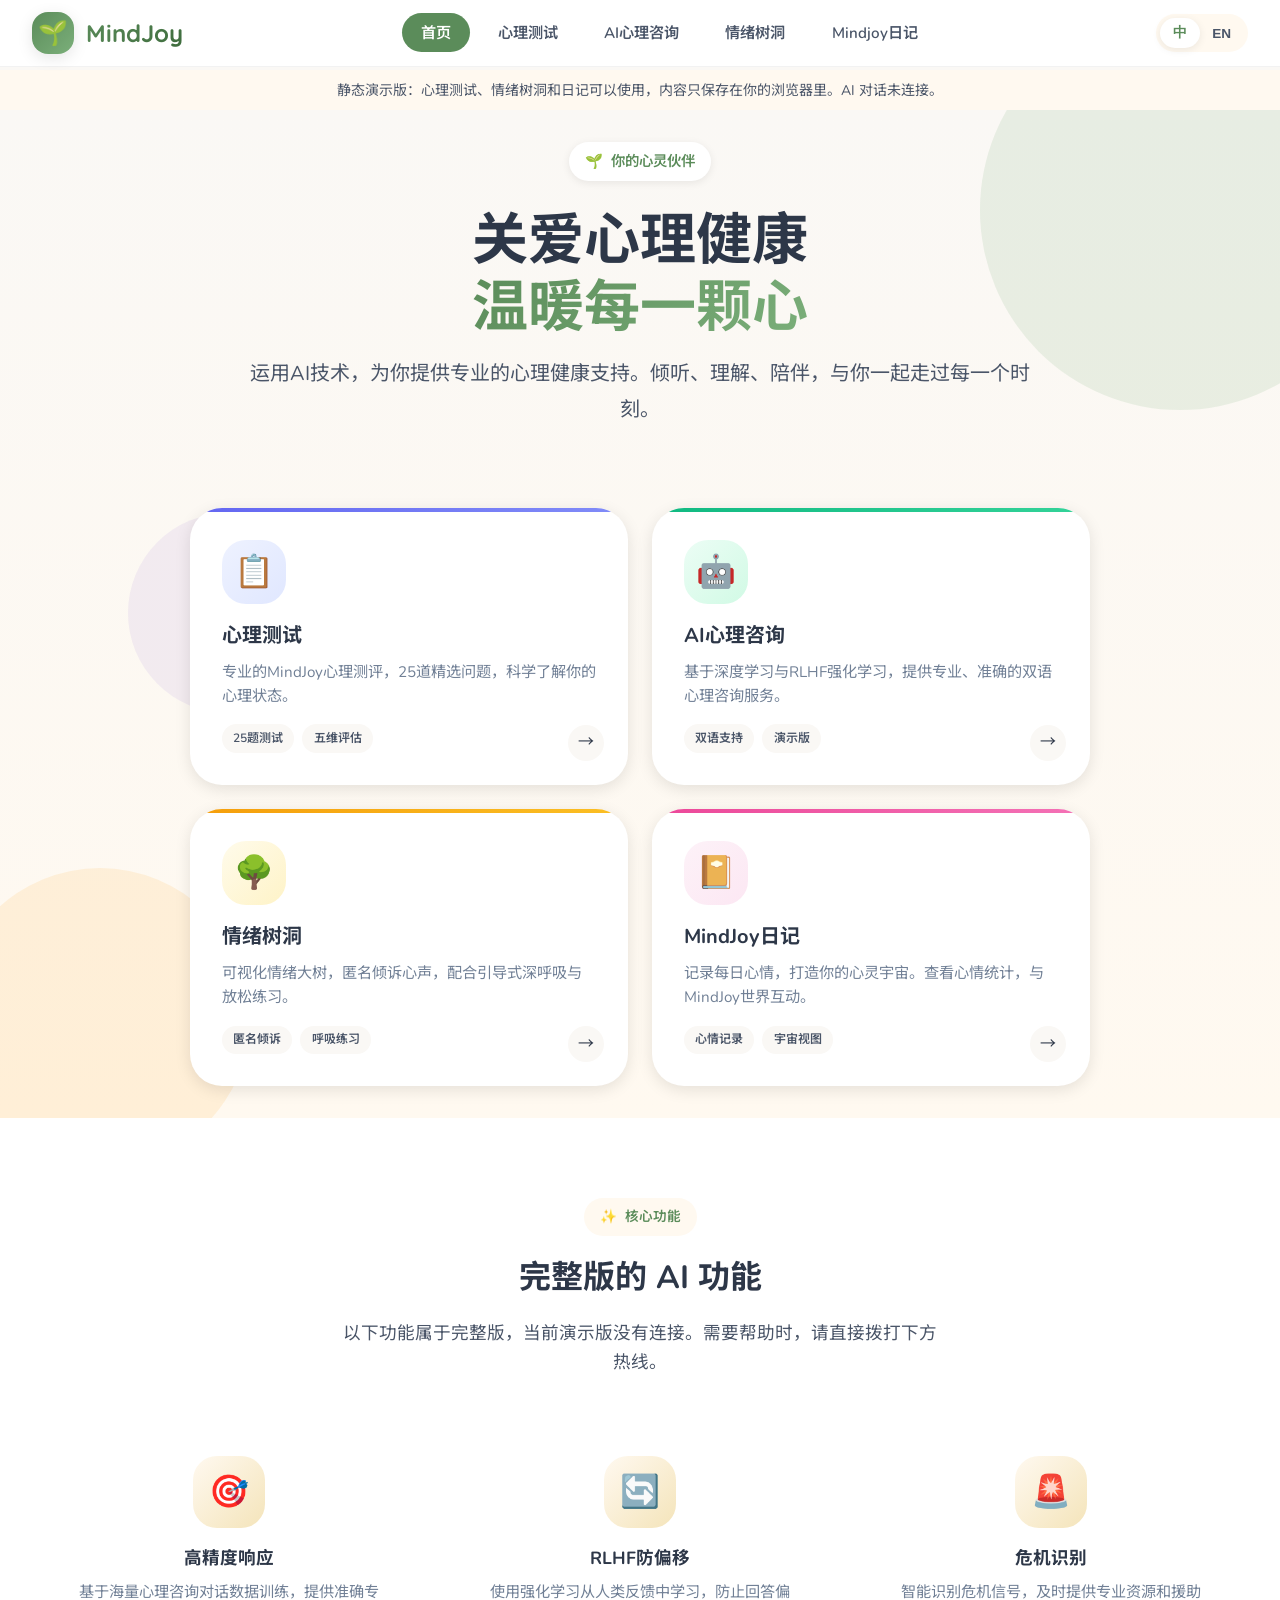
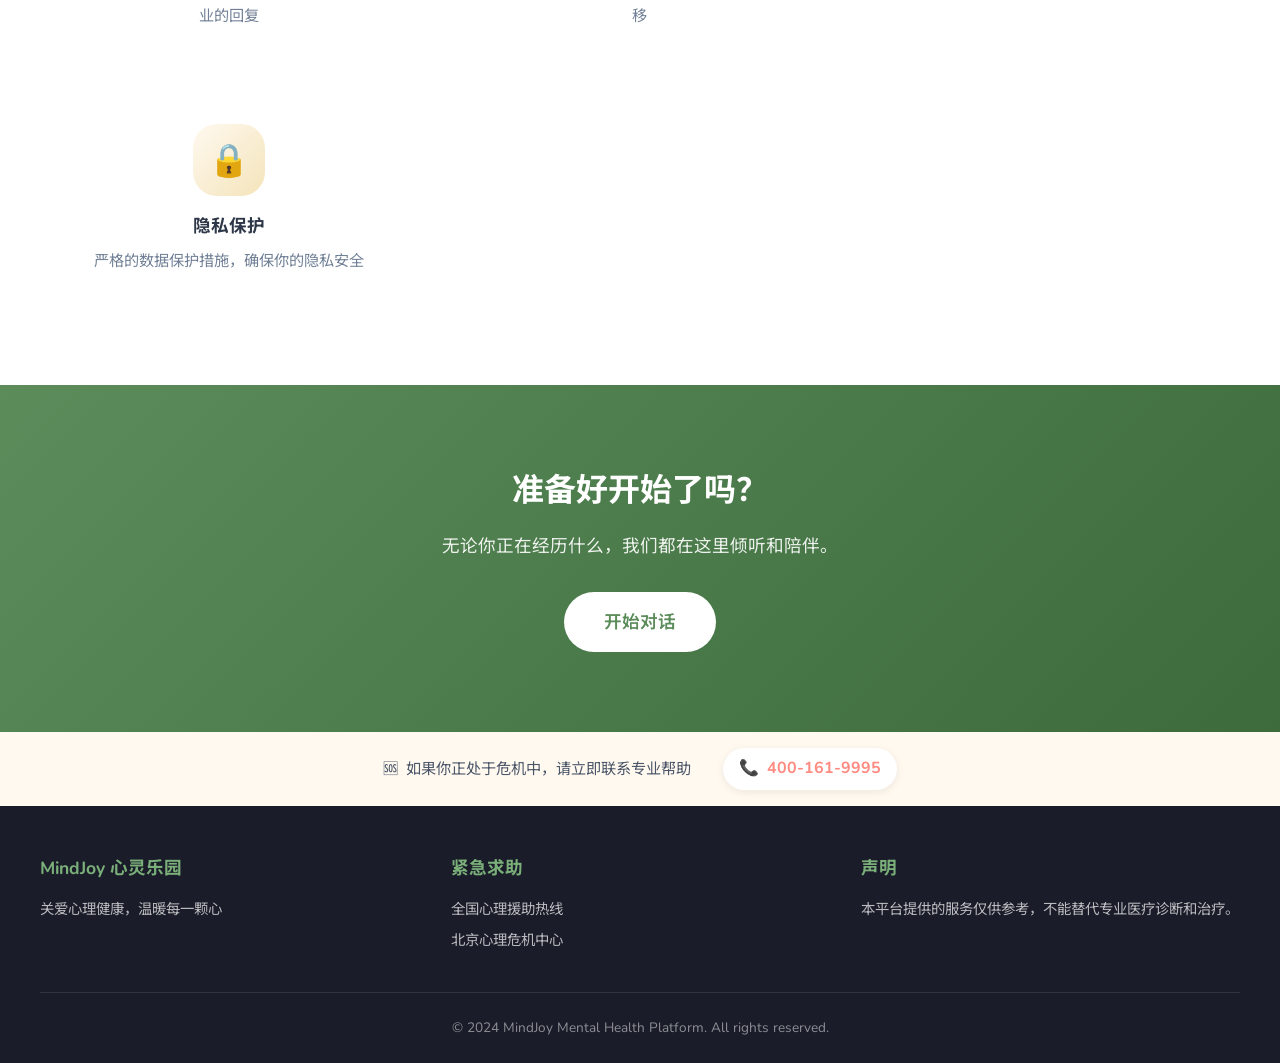
==== index.html @ a6fc311b "Add static MindJoy demo Co-Authored-By: Claude Opus 5.5 <noreply@anthropic.com>" ====
<!DOCTYPE html>
<html lang="zh-CN">
<head>
    <meta charset="UTF-8">
    <script src="static/js/static-demo.js"></script>
    <meta name="viewport" content="width=device-width, initial-scale=1.0">
    <title>首页 | Home - 心理健康平台 | Mental Health Platform</title>
    <link rel="preconnect" href="https://fonts.googleapis.com">
    <link rel="preconnect" href="https://fonts.gstatic.com" crossorigin>
    <link href="https://fonts.googleapis.com/css2?family=Nunito:wght@300;400;500;600;700;800&family=Noto+Sans+SC:wght@300;400;500;700&family=Quicksand:wght@400;500;600;700&display=swap" rel="stylesheet">
    <link rel="stylesheet" href="static/css/style.css">
    
<style>
    .hero-section {
        min-height: calc(100vh - 70px);
        display: flex;
        flex-direction: column;
        justify-content: center;
        align-items: center;
        padding: 2rem;
        background: linear-gradient(180deg, var(--bg-cream) 0%, var(--bg-warm) 100%);
        position: relative;
        overflow: hidden;
    }

    /* 装饰性背景元素 */
    .hero-bg-shapes {
        position: absolute;
        top: 0;
        left: 0;
        right: 0;
        bottom: 0;
        pointer-events: none;
        overflow: hidden;
    }

    .bg-shape {
        position: absolute;
        border-radius: 50%;
        opacity: 0.15;
    }

    .bg-shape-1 {
        width: 400px;
        height: 400px;
        background: var(--primary-light);
        top: -100px;
        right: -100px;
        animation: float 8s ease-in-out infinite;
    }

    .bg-shape-2 {
        width: 300px;
        height: 300px;
        background: var(--accent-warm);
        bottom: -50px;
        left: -50px;
        animation: float 10s ease-in-out infinite reverse;
    }

    .bg-shape-3 {
        width: 200px;
        height: 200px;
        background: var(--accent-lavender);
        top: 40%;
        left: 10%;
        animation: float 6s ease-in-out infinite 2s;
    }

    .hero-content {
        text-align: center;
        max-width: 800px;
        z-index: 1;
        margin-bottom: 3rem;
    }

    .hero-badge {
        display: inline-flex;
        align-items: center;
        gap: 0.5rem;
        background: white;
        padding: 0.5rem 1rem;
        border-radius: var(--radius-full);
        font-size: 0.9rem;
        color: var(--primary);
        font-weight: 600;
        box-shadow: var(--shadow-sm);
        margin-bottom: 1.5rem;
    }

    .hero-title {
        font-family: 'Quicksand', 'Noto Sans SC', sans-serif;
        font-size: 3.5rem;
        font-weight: 700;
        line-height: 1.2;
        margin-bottom: 1rem;
        color: var(--text-dark);
    }

    .hero-title .highlight {
        background: linear-gradient(135deg, var(--primary) 0%, var(--primary-light) 100%);
        -webkit-background-clip: text;
        -webkit-text-fill-color: transparent;
        background-clip: text;
    }

    .hero-subtitle {
        font-size: 1.25rem;
        color: var(--text-medium);
        margin-bottom: 2rem;
        line-height: 1.8;
    }

    /* 知识星球风格的模块卡片 */
    .modules-container {
        display: grid;
        grid-template-columns: repeat(2, 1fr);
        gap: 1.5rem;
        max-width: 900px;
        width: 100%;
        z-index: 1;
    }

    .module-card {
        background: white;
        border-radius: var(--radius-xl);
        padding: 2rem;
        text-decoration: none;
        color: inherit;
        transition: all 0.4s cubic-bezier(0.175, 0.885, 0.32, 1.275);
        box-shadow: var(--shadow-md);
        position: relative;
        overflow: hidden;
        display: flex;
        flex-direction: column;
        min-height: 220px;
    }

    .module-card::before {
        content: '';
        position: absolute;
        top: 0;
        left: 0;
        right: 0;
        height: 4px;
        border-radius: var(--radius-xl) var(--radius-xl) 0 0;
        transition: height 0.3s ease;
    }

    .module-card:hover {
        transform: translateY(-8px);
        box-shadow: var(--shadow-lg);
    }

    .module-card:hover::before {
        height: 6px;
    }

    .module-card.assessment::before { background: linear-gradient(90deg, #6366f1, #818cf8); }
    .module-card.chat::before { background: linear-gradient(90deg, #10b981, #34d399); }
    .module-card.tree-hole::before { background: linear-gradient(90deg, #f59e0b, #fbbf24); }
    .module-card.diary::before { background: linear-gradient(90deg, #ec4899, #f472b6); }

    .module-icon {
        width: 64px;
        height: 64px;
        border-radius: var(--radius-lg);
        display: flex;
        align-items: center;
        justify-content: center;
        font-size: 2rem;
        margin-bottom: 1rem;
    }

    .module-card.assessment .module-icon {
        background: linear-gradient(135deg, #eef2ff 0%, #e0e7ff 100%);
    }

    .module-card.chat .module-icon {
        background: linear-gradient(135deg, #ecfdf5 0%, #d1fae5 100%);
    }

    .module-card.tree-hole .module-icon {
        background: linear-gradient(135deg, #fffbeb 0%, #fef3c7 100%);
    }

    .module-card.diary .module-icon {
        background: linear-gradient(135deg, #fdf2f8 0%, #fce7f3 100%);
    }

    .module-title {
        font-size: 1.25rem;
        font-weight: 700;
        margin-bottom: 0.5rem;
        color: var(--text-dark);
    }

    .module-desc {
        font-size: 0.95rem;
        color: var(--text-light);
        line-height: 1.6;
        flex: 1;
    }

    .module-tags {
        display: flex;
        flex-wrap: wrap;
        gap: 0.5rem;
        margin-top: 1rem;
    }

    .module-tag {
        font-size: 0.75rem;
        padding: 0.3rem 0.7rem;
        border-radius: var(--radius-full);
        background: var(--bg-cream);
        color: var(--text-medium);
        font-weight: 600;
    }

    .module-arrow {
        position: absolute;
        bottom: 1.5rem;
        right: 1.5rem;
        width: 36px;
        height: 36px;
        border-radius: 50%;
        background: var(--bg-cream);
        display: flex;
        align-items: center;
        justify-content: center;
        transition: all 0.3s ease;
    }

    .module-card:hover .module-arrow {
        background: var(--primary);
        color: white;
        transform: translateX(4px);
    }

    /* 特色区域 */
    .features-section {
        padding: 5rem 2rem;
        background: white;
    }

    .section-header {
        text-align: center;
        max-width: 600px;
        margin: 0 auto 3rem;
    }

    .section-badge {
        display: inline-flex;
        align-items: center;
        gap: 0.5rem;
        background: var(--bg-warm);
        padding: 0.5rem 1rem;
        border-radius: var(--radius-full);
        font-size: 0.85rem;
        color: var(--primary);
        font-weight: 600;
        margin-bottom: 1rem;
    }

    .section-title {
        font-size: 2rem;
        font-weight: 700;
        margin-bottom: 1rem;
        color: var(--text-dark);
    }

    .section-desc {
        color: var(--text-medium);
        font-size: 1.1rem;
    }

    .features-grid {
        display: grid;
        grid-template-columns: repeat(auto-fit, minmax(280px, 1fr));
        gap: 2rem;
        max-width: 1200px;
        margin: 0 auto;
    }

    .feature-item {
        text-align: center;
        padding: 2rem;
    }

    .feature-icon {
        width: 72px;
        height: 72px;
        border-radius: var(--radius-lg);
        background: linear-gradient(135deg, var(--bg-warm) 0%, var(--secondary) 100%);
        display: flex;
        align-items: center;
        justify-content: center;
        font-size: 2rem;
        margin: 0 auto 1rem;
    }

    .feature-title {
        font-size: 1.1rem;
        font-weight: 700;
        margin-bottom: 0.5rem;
        color: var(--text-dark);
    }

    .feature-desc {
        font-size: 0.95rem;
        color: var(--text-light);
    }

    /* CTA区域 */
    .cta-section {
        padding: 5rem 2rem;
        background: linear-gradient(135deg, var(--primary) 0%, var(--primary-dark) 100%);
        text-align: center;
        color: white;
    }

    .cta-content {
        max-width: 600px;
        margin: 0 auto;
    }

    .cta-title {
        font-size: 2rem;
        font-weight: 700;
        margin-bottom: 1rem;
    }

    .cta-desc {
        font-size: 1.1rem;
        opacity: 0.9;
        margin-bottom: 2rem;
    }

    .cta-btn {
        background: white;
        color: var(--primary);
        padding: 1rem 2.5rem;
        font-size: 1.1rem;
    }

    .cta-btn:hover {
        transform: translateY(-2px);
        box-shadow: 0 8px 25px rgba(0, 0, 0, 0.2);
    }

    /* 紧急求助 */
    .emergency-bar {
        background: var(--bg-warm);
        padding: 1rem 2rem;
        display: flex;
        align-items: center;
        justify-content: center;
        gap: 2rem;
        flex-wrap: wrap;
    }

    .emergency-text {
        display: flex;
        align-items: center;
        gap: 0.5rem;
        font-size: 0.95rem;
        color: var(--text-medium);
    }

    .emergency-phone {
        display: flex;
        align-items: center;
        gap: 0.5rem;
        text-decoration: none;
        background: white;
        padding: 0.5rem 1rem;
        border-radius: var(--radius-full);
        font-weight: 700;
        color: var(--accent-coral);
        box-shadow: var(--shadow-sm);
        transition: all 0.3s ease;
    }

    .emergency-phone:hover {
        transform: scale(1.05);
        box-shadow: var(--shadow-md);
    }

    /* 响应式 */
    @media (max-width: 768px) {
        .hero-title {
            font-size: 2.25rem;
        }

        .hero-subtitle {
            font-size: 1rem;
        }

        .modules-container {
            grid-template-columns: 1fr;
            padding: 0 1rem;
        }

        .module-card {
            min-height: auto;
        }
    }
</style>

</head>
<body>
    <!-- 导航栏 -->
    <nav class="navbar">
        <div class="nav-container">
            <a href="index.html" class="nav-logo">
                <div class="logo-icon">🌱</div>
                <span class="logo-text">MindJoy</span>
            </a>
            <ul class="nav-menu" id="navMenu">
                <li><a href="index.html" class="nav-link active" data-zh="首页" data-en="Home">首页</a></li>
                <li><a href="assessment.html" class="nav-link " data-zh="心理测试" data-en="Test">心理测试</a></li>
                <li><a href="chat.html" class="nav-link " data-zh="AI心理咨询" data-en="AI Chat">AI心理咨询</a></li>
                <li><a href="tree-hole.html" class="nav-link " data-zh="情绪树洞" data-en="Tree Hole">情绪树洞</a></li>
                <li><a href="diary.html" class="nav-link " data-zh="Mindjoy日记" data-en="Diary">Mindjoy日记</a></li>
                <!-- 移动端语言切换 -->
                <li class="mobile-lang-switch">
                    <div class="lang-switch-mobile">
                        <button class="lang-btn-mobile" data-lang="zh" onclick="switchLang('zh')">中文</button>
                        <span class="lang-divider">|</span>
                        <button class="lang-btn-mobile" data-lang="en" onclick="switchLang('en')">English</button>
                    </div>
                </li>
            </ul>
            <div class="nav-right">
                <div class="lang-switch">
                    <button class="lang-btn active" data-lang="zh" onclick="switchLang('zh')">中</button>
                    <button class="lang-btn" data-lang="en" onclick="switchLang('en')">EN</button>
                </div>
            </div>
            <button class="nav-toggle" id="navToggle" onclick="toggleNav()">
                <span></span>
                <span></span>
                <span></span>
            </button>
        </div>
    </nav>

    <!-- 主内容 -->
    <main class="main-content">
        
<!-- 英雄区域 -->
<section class="hero-section">
    <div class="hero-bg-shapes">
        <div class="bg-shape bg-shape-1"></div>
        <div class="bg-shape bg-shape-2"></div>
        <div class="bg-shape bg-shape-3"></div>
    </div>
    
    <div class="hero-content">
        <div class="hero-badge">
            <span>🌱</span>
            <span data-zh="你的心灵伙伴" data-en="Your Mental Health Companion">你的心灵伙伴</span>
        </div>
        <h1 class="hero-title">
            <span data-zh="关爱心理健康" data-en="Care for Your Mind">关爱心理健康</span><br>
            <span class="highlight" data-zh="温暖每一颗心" data-en="Warm Every Heart">温暖每一颗心</span>
        </h1>
        <p class="hero-subtitle" data-zh="运用AI技术，为你提供专业的心理健康支持。倾听、理解、陪伴，与你一起走过每一个时刻。" data-en="Using AI technology to provide professional mental health support. Listen, understand, accompany - walking with you through every moment.">
            运用AI技术，为你提供专业的心理健康支持。倾听、理解、陪伴，与你一起走过每一个时刻。
        </p>
    </div>

    <!-- 四大功能模块 -->
    <div class="modules-container">
        <!-- 心理测试 -->
        <a href="assessment.html" class="module-card assessment">
            <div class="module-icon">📋</div>
            <h3 class="module-title" data-zh="心理测试" data-en="Mental Health Test">心理测试</h3>
            <p class="module-desc" data-zh="专业的MindJoy心理测评，25道精选问题，科学了解你的心理状态。" data-en="Professional MindJoy assessment with 25 selected questions to understand your mental state.">
                专业的MindJoy心理测评，25道精选问题，科学了解你的心理状态。
            </p>
            <div class="module-tags">
                <span class="module-tag" data-zh="25题测试" data-en="25 Questions">25题测试</span>
                <span class="module-tag" data-zh="五维评估" data-en="5 Dimensions">五维评估</span>
            </div>
            <div class="module-arrow">→</div>
        </a>

        <!-- AI心理咨询 -->
        <a href="chat.html" class="module-card chat">
            <div class="module-icon">🤖</div>
            <h3 class="module-title" data-zh="AI心理咨询" data-en="AI Counseling">AI心理咨询</h3>
            <p class="module-desc" data-zh="基于深度学习与RLHF强化学习，提供专业、准确的双语心理咨询服务。" data-en="Deep learning & RLHF powered bilingual psychological counseling service.">
                基于深度学习与RLHF强化学习，提供专业、准确的双语心理咨询服务。
            </p>
            <div class="module-tags">
                <span class="module-tag" data-zh="双语支持" data-en="Bilingual">双语支持</span>
                <span class="module-tag" data-zh="演示版" data-en="Demo">演示版</span>
            </div>
            <div class="module-arrow">→</div>
        </a>

        <!-- 情绪树洞 -->
        <a href="tree-hole.html" class="module-card tree-hole">
            <div class="module-icon">🌳</div>
            <h3 class="module-title" data-zh="情绪树洞" data-en="Emotion Tree Hole">情绪树洞</h3>
            <p class="module-desc" data-zh="可视化情绪大树，匿名倾诉心声，配合引导式深呼吸与放松练习。" data-en="Visual emotion tree, anonymous sharing with guided breathing exercises.">
                可视化情绪大树，匿名倾诉心声，配合引导式深呼吸与放松练习。
            </p>
            <div class="module-tags">
                <span class="module-tag" data-zh="匿名倾诉" data-en="Anonymous">匿名倾诉</span>
                <span class="module-tag" data-zh="呼吸练习" data-en="Breathing">呼吸练习</span>
            </div>
            <div class="module-arrow">→</div>
        </a>

        <!-- MindJoy日记 -->
        <a href="diary.html" class="module-card diary">
            <div class="module-icon">📔</div>
            <h3 class="module-title" data-zh="MindJoy日记" data-en="MindJoy Diary">MindJoy日记</h3>
            <p class="module-desc" data-zh="记录每日心情，打造你的心灵宇宙。查看心情统计，与MindJoy世界互动。" data-en="Record daily mood, create your mind universe. View statistics and interact with MindJoy World.">
                记录每日心情，打造你的心灵宇宙。查看心情统计，与MindJoy世界互动。
            </p>
            <div class="module-tags">
                <span class="module-tag" data-zh="心情记录" data-en="Mood Log">心情记录</span>
                <span class="module-tag" data-zh="宇宙视图" data-en="Universe">宇宙视图</span>
            </div>
            <div class="module-arrow">→</div>
        </a>
    </div>
</section>

<!-- 特色功能 -->
<section class="features-section">
    <div class="section-header">
        <div class="section-badge">
            <span>✨</span>
            <span data-zh="核心功能" data-en="Core Features">核心功能</span>
        </div>
        <h2 class="section-title" data-zh="完整版的 AI 功能" data-en="AI Features in the Full Version">完整版的 AI 功能</h2>
        <p class="section-desc" data-zh="以下功能属于完整版，当前演示版没有连接。需要帮助时，请直接拨打下方热线。" data-en="These belong to the full version and aren't active in this demo. If you need help, please call a line below.">以下功能属于完整版，当前演示版没有连接。需要帮助时，请直接拨打下方热线。</p>
    </div>

    <div class="features-grid">
        <div class="feature-item">
            <div class="feature-icon">🎯</div>
            <h3 class="feature-title" data-zh="高精度响应" data-en="High Accuracy">高精度响应</h3>
            <p class="feature-desc" data-zh="基于海量心理咨询对话数据训练，提供准确专业的回复" data-en="Trained on massive counseling data for accurate, professional responses">
                基于海量心理咨询对话数据训练，提供准确专业的回复
            </p>
        </div>
        <div class="feature-item">
            <div class="feature-icon">🔄</div>
            <h3 class="feature-title" data-zh="RLHF防偏移" data-en="RLHF Anti-Bias">RLHF防偏移</h3>
            <p class="feature-desc" data-zh="使用强化学习从人类反馈中学习，防止回答偏移" data-en="Using RLHF to prevent response drift and ensure consistency">
                使用强化学习从人类反馈中学习，防止回答偏移
            </p>
        </div>
        <div class="feature-item">
            <div class="feature-icon">🚨</div>
            <h3 class="feature-title" data-zh="危机识别" data-en="Crisis Detection">危机识别</h3>
            <p class="feature-desc" data-zh="智能识别危机信号，及时提供专业资源和援助" data-en="Smart crisis detection with timely professional resources">
                智能识别危机信号，及时提供专业资源和援助
            </p>
        </div>
        <div class="feature-item">
            <div class="feature-icon">🔒</div>
            <h3 class="feature-title" data-zh="隐私保护" data-en="Privacy Protection">隐私保护</h3>
            <p class="feature-desc" data-zh="严格的数据保护措施，确保你的隐私安全" data-en="Strict data protection to ensure your privacy and security">
                严格的数据保护措施，确保你的隐私安全
            </p>
        </div>
    </div>
</section>

<!-- CTA区域 -->
<section class="cta-section">
    <div class="cta-content">
        <h2 class="cta-title" data-zh="准备好开始了吗？" data-en="Ready to Get Started?">准备好开始了吗？</h2>
        <p class="cta-desc" data-zh="无论你正在经历什么，我们都在这里倾听和陪伴。" data-en="Whatever you're going through, we're here to listen and accompany you.">
            无论你正在经历什么，我们都在这里倾听和陪伴。
        </p>
        <a href="chat.html" class="btn cta-btn" data-zh="开始对话" data-en="Start Chat">开始对话</a>
    </div>
</section>

<!-- 紧急求助栏 -->
<div class="emergency-bar">
    <div class="emergency-text">
        <span>🆘</span>
        <span data-zh="如果你正处于危机中，请立即联系专业帮助" data-en="If you're in crisis, please contact professional help immediately">
            如果你正处于危机中，请立即联系专业帮助
        </span>
    </div>
    <a href="tel:400-161-9995" class="emergency-phone">
        <span>📞</span>
        <span>400-161-9995</span>
    </a>
</div>

    </main>

    <!-- 页脚 -->
    <footer class="footer">
        <div class="footer-container">
            <div class="footer-section">
                <h4>MindJoy 心灵乐园</h4>
                <p data-zh="关爱心理健康，温暖每一颗心" data-en="Caring for mental health, warming every heart">关爱心理健康，温暖每一颗心</p>
            </div>
            <div class="footer-section">
                <h4 data-zh="紧急求助" data-en="Emergency Help">紧急求助</h4>
                <p data-zh="全国心理援助热线" data-en="National Mental Health Hotline">全国心理援助热线：<strong>400-161-9995</strong></p>
                <p data-zh="北京心理危机中心" data-en="Beijing Crisis Center">北京心理危机中心：<strong>010-82951332</strong></p>
            </div>
            <div class="footer-section">
                <h4 data-zh="声明" data-en="Disclaimer">声明</h4>
                <p data-zh="本平台提供的服务仅供参考，不能替代专业医疗诊断和治疗。" data-en="Services provided are for reference only and cannot replace professional medical diagnosis.">本平台提供的服务仅供参考，不能替代专业医疗诊断和治疗。</p>
            </div>
        </div>
        <div class="footer-bottom">
            <p>&copy; 2024 MindJoy Mental Health Platform. All rights reserved.</p>
        </div>
    </footer>

    <!-- 危机提示模态框 -->
    <div class="modal" id="crisisModal">
        <div class="modal-content crisis-modal">
            <div class="modal-header">
                <h3 data-zh="💚 我们很担心你" data-en="💚 We're Here For You">💚 我们很担心你</h3>
            </div>
            <div class="modal-body">
                <p data-zh="我们注意到你可能正在经历困难时刻。请记住，你不是一个人。" data-en="We noticed you might be going through a difficult time. Remember, you're not alone.">我们注意到你可能正在经历困难时刻。请记住，你不是一个人。</p>
                <div class="crisis-contacts">
                    <h4 data-zh="如果你需要帮助，请联系：" data-en="If you need help, please contact:">如果你需要帮助，请联系：</h4>
                    <ul>
                        <li>📞 全国心理援助热线：<a href="tel:400-161-9995">400-161-9995</a></li>
                        <li>📞 北京心理危机中心：<a href="tel:010-82951332">010-82951332</a></li>
                        <li>📞 生命热线：<a href="tel:400-821-1215">400-821-1215</a></li>
                    </ul>
                </div>
            </div>
            <div class="modal-footer">
                <button class="btn btn-primary" onclick="closeCrisisModal()" data-zh="我知道了" data-en="I Understand">我知道了</button>
            </div>
        </div>
    </div>

    <script>
        let currentLang = localStorage.getItem('lang') || 'zh';
        
        function switchLang(lang) {
            currentLang = lang;
            localStorage.setItem('lang', lang);
            // 更新桌面端语言按钮
            document.querySelectorAll('.lang-btn').forEach(btn => {
                btn.classList.toggle('active', btn.dataset.lang === lang);
            });
            // 更新移动端语言按钮
            document.querySelectorAll('.lang-btn-mobile').forEach(btn => {
                btn.classList.toggle('active', btn.dataset.lang === lang);
            });
            // 更新所有带有 data-zh/data-en 属性的元素
            document.querySelectorAll('[data-zh][data-en]').forEach(el => {
                el.textContent = el.dataset[lang];
            });
            window.dispatchEvent(new CustomEvent('langchange', { detail: { lang } }));
        }
        
        document.addEventListener('DOMContentLoaded', () => switchLang(currentLang));
        
        function toggleNav() {
            document.getElementById('navMenu').classList.toggle('active');
        }
        
        function showCrisisModal() {
            document.getElementById('crisisModal').classList.add('active');
        }
        
        function closeCrisisModal() {
            document.getElementById('crisisModal').classList.remove('active');
        }
    </script>
    <script src="static/js/main.js"></script>
    
</body>
</html>
---- static/css/style.css ----
/* MindJoy - Modern Mental Health Platform Styles */

:root {
    /* 主色调 - 温暖柔和的配色 */
    --primary: #5B8C5A;
    --primary-light: #7BAF7A;
    --primary-dark: #3D6B3C;
    --secondary: #F4E4BA;
    --accent-warm: #FFB74D;
    --accent-coral: #FF8A80;
    --accent-lavender: #B39DDB;
    --accent-mint: #80CBC4;
    --accent-peach: #FFAB91;
    --accent-sky: #81D4FA;
    
    /* 背景色 */
    --bg-cream: #FAF8F5;
    --bg-warm: #FFF9F0;
    --bg-card: #FFFFFF;
    --bg-dark: #1A1D29;
    --bg-space: #0D1117;
    
    /* 文字颜色 */
    --text-dark: #2D3748;
    --text-medium: #4A5568;
    --text-light: #718096;
    --text-white: #FFFFFF;
    
    /* 心情颜色 */
    --mood-happy: #FFD93D;
    --mood-warm: #FFB74D;
    --mood-fulfilled: #FF8A80;
    --mood-proud: #AED581;
    --mood-surprised: #FFB74D;
    --mood-calm: #4DB6AC;
    --mood-confused: #A1887F;
    --mood-lonely: #90A4AE;
    --mood-excited: #F48FB1;
    --mood-sweet: #F8BBD9;
    --mood-sad: #7986CB;
    --mood-tired: #9575CD;
    --mood-wronged: #64B5F6;
    --mood-irritated: #8D6E63;
    --mood-angry: #E57373;
    
    /* 圆角 */
    --radius-sm: 8px;
    --radius-md: 16px;
    --radius-lg: 24px;
    --radius-xl: 32px;
    --radius-full: 9999px;
    
    /* 阴影 */
    --shadow-sm: 0 2px 8px rgba(0, 0, 0, 0.08);
    --shadow-md: 0 4px 16px rgba(0, 0, 0, 0.1);
    --shadow-lg: 0 8px 32px rgba(0, 0, 0, 0.12);
    --shadow-glow: 0 0 40px rgba(91, 140, 90, 0.3);
}

* {
    margin: 0;
    padding: 0;
    box-sizing: border-box;
}

html {
    scroll-behavior: smooth;
}

body {
    font-family: 'Nunito', 'Noto Sans SC', sans-serif;
    background: var(--bg-cream);
    color: var(--text-dark);
    line-height: 1.6;
    min-height: 100vh;
}

/* 导航栏 */
.navbar {
    position: fixed;
    top: 0;
    left: 0;
    right: 0;
    z-index: 1000;
    background: rgba(255, 255, 255, 0.95);
    backdrop-filter: blur(20px);
    border-bottom: 1px solid rgba(0, 0, 0, 0.05);
    padding: 0.75rem 2rem;
}

.nav-container {
    max-width: 1400px;
    margin: 0 auto;
    display: flex;
    align-items: center;
    justify-content: space-between;
}

.nav-logo {
    display: flex;
    align-items: center;
    gap: 0.75rem;
    text-decoration: none;
}

.logo-icon {
    width: 42px;
    height: 42px;
    background: linear-gradient(135deg, var(--primary) 0%, var(--primary-light) 100%);
    border-radius: var(--radius-md);
    display: flex;
    align-items: center;
    justify-content: center;
    font-size: 1.5rem;
    box-shadow: var(--shadow-md);
}

.logo-text {
    font-family: 'Quicksand', sans-serif;
    font-size: 1.5rem;
    font-weight: 700;
    background: linear-gradient(135deg, var(--primary) 0%, var(--primary-dark) 100%);
    -webkit-background-clip: text;
    -webkit-text-fill-color: transparent;
    background-clip: text;
}

.nav-menu {
    display: flex;
    list-style: none;
    gap: 0.5rem;
}

.nav-link {
    text-decoration: none;
    color: var(--text-medium);
    padding: 0.6rem 1.2rem;
    border-radius: var(--radius-full);
    font-weight: 600;
    font-size: 0.95rem;
    transition: all 0.3s ease;
}

.nav-link:hover {
    background: var(--bg-warm);
    color: var(--primary);
}

.nav-link.active {
    background: var(--primary);
    color: white;
}

.nav-right {
    display: flex;
    align-items: center;
    gap: 1rem;
}

.lang-switch {
    display: flex;
    background: var(--bg-warm);
    border-radius: var(--radius-full);
    padding: 4px;
}

.lang-btn {
    padding: 0.4rem 0.8rem;
    border: none;
    background: transparent;
    border-radius: var(--radius-full);
    font-size: 0.85rem;
    font-weight: 600;
    cursor: pointer;
    transition: all 0.3s ease;
    color: var(--text-medium);
}

.lang-btn.active {
    background: white;
    color: var(--primary);
    box-shadow: var(--shadow-sm);
}

.nav-toggle {
    display: none;
    flex-direction: column;
    gap: 5px;
    padding: 0.5rem;
    background: none;
    border: none;
    cursor: pointer;
}

.nav-toggle span {
    width: 24px;
    height: 2px;
    background: var(--text-dark);
    border-radius: 2px;
    transition: all 0.3s ease;
}

/* 主内容 */
.main-content {
    padding-top: 70px;
    min-height: 100vh;
}

/* 按钮样式 */
.btn {
    display: inline-flex;
    align-items: center;
    justify-content: center;
    gap: 0.5rem;
    padding: 0.75rem 1.5rem;
    border: none;
    border-radius: var(--radius-full);
    font-family: inherit;
    font-size: 1rem;
    font-weight: 600;
    cursor: pointer;
    transition: all 0.3s ease;
    text-decoration: none;
}

.btn-primary {
    background: linear-gradient(135deg, var(--primary) 0%, var(--primary-light) 100%);
    color: white;
    box-shadow: 0 4px 15px rgba(91, 140, 90, 0.3);
}

.btn-primary:hover {
    transform: translateY(-2px);
    box-shadow: 0 6px 20px rgba(91, 140, 90, 0.4);
}

.btn-secondary {
    background: var(--bg-warm);
    color: var(--primary);
}

.btn-secondary:hover {
    background: var(--secondary);
}

.btn-lg {
    padding: 1rem 2rem;
    font-size: 1.1rem;
}

/* 页脚 */
.footer {
    background: var(--bg-dark);
    color: var(--text-white);
    padding: 3rem 2rem 1.5rem;
}

.footer-container {
    max-width: 1200px;
    margin: 0 auto;
    display: grid;
    grid-template-columns: repeat(auto-fit, minmax(250px, 1fr));
    gap: 2rem;
}

.footer-section h4 {
    font-size: 1.1rem;
    margin-bottom: 1rem;
    color: var(--primary-light);
}

.footer-section p {
    font-size: 0.9rem;
    color: rgba(255, 255, 255, 0.7);
    margin-bottom: 0.5rem;
}

.footer-bottom {
    max-width: 1200px;
    margin: 2rem auto 0;
    padding-top: 1.5rem;
    border-top: 1px solid rgba(255, 255, 255, 0.1);
    text-align: center;
    font-size: 0.85rem;
    color: rgba(255, 255, 255, 0.5);
}

/* 模态框 */
.modal {
    display: none;
    position: fixed;
    top: 0;
    left: 0;
    right: 0;
    bottom: 0;
    background: rgba(0, 0, 0, 0.5);
    backdrop-filter: blur(4px);
    z-index: 2000;
    align-items: center;
    justify-content: center;
}

.modal.active {
    display: flex;
}

.modal-content {
    background: white;
    border-radius: var(--radius-lg);
    max-width: 500px;
    width: 90%;
    max-height: 90vh;
    overflow-y: auto;
    box-shadow: var(--shadow-lg);
}

.modal-header {
    padding: 1.5rem;
    border-bottom: 1px solid rgba(0, 0, 0, 0.05);
}

.modal-header h3 {
    font-size: 1.25rem;
    color: var(--text-dark);
}

.modal-body {
    padding: 1.5rem;
}

.modal-footer {
    padding: 1rem 1.5rem;
    border-top: 1px solid rgba(0, 0, 0, 0.05);
    display: flex;
    justify-content: flex-end;
    gap: 0.75rem;
}

/* 危机模态框 */
.crisis-modal .modal-header {
    background: linear-gradient(135deg, var(--primary) 0%, var(--primary-light) 100%);
    color: white;
    border-radius: var(--radius-lg) var(--radius-lg) 0 0;
}

.crisis-modal .modal-header h3 {
    color: white;
}

.crisis-contacts {
    background: var(--bg-warm);
    padding: 1.25rem;
    border-radius: var(--radius-md);
    margin: 1rem 0;
}

.crisis-contacts h4 {
    font-size: 0.95rem;
    margin-bottom: 0.75rem;
    color: var(--text-dark);
}

.crisis-contacts ul {
    list-style: none;
}

.crisis-contacts li {
    padding: 0.5rem 0;
    font-size: 0.9rem;
}

.crisis-contacts a {
    color: var(--primary);
    text-decoration: none;
    font-weight: 600;
}

/* 心情图标样式 */
.mood-icon {
    width: 56px;
    height: 56px;
    border-radius: 50%;
    display: flex;
    align-items: center;
    justify-content: center;
    font-size: 1.5rem;
    cursor: pointer;
    transition: all 0.3s ease;
    position: relative;
}

.mood-icon:hover {
    transform: scale(1.1);
}

.mood-icon.selected {
    transform: scale(1.15);
    box-shadow: 0 0 0 3px white, 0 0 0 5px currentColor;
}

.mood-happy { background: var(--mood-happy); }
.mood-warm { background: var(--mood-warm); }
.mood-fulfilled { background: var(--mood-fulfilled); }
.mood-proud { background: var(--mood-proud); }
.mood-surprised { background: var(--mood-surprised); }
.mood-calm { background: var(--mood-calm); }
.mood-confused { background: var(--mood-confused); }
.mood-lonely { background: var(--mood-lonely); }
.mood-excited { background: var(--mood-excited); }
.mood-sweet { background: var(--mood-sweet); }
.mood-sad { background: var(--mood-sad); }
.mood-tired { background: var(--mood-tired); }
.mood-wronged { background: var(--mood-wronged); }
.mood-irritated { background: var(--mood-irritated); }
.mood-angry { background: var(--mood-angry); }

/* 动画 */
@keyframes float {
    0%, 100% { transform: translateY(0); }
    50% { transform: translateY(-10px); }
}

@keyframes pulse {
    0%, 100% { transform: scale(1); opacity: 1; }
    50% { transform: scale(1.05); opacity: 0.8; }
}

@keyframes fadeIn {
    from { opacity: 0; transform: translateY(20px); }
    to { opacity: 1; transform: translateY(0); }
}

@keyframes slideIn {
    from { opacity: 0; transform: translateX(-20px); }
    to { opacity: 1; transform: translateX(0); }
}

@keyframes breathe {
    0%, 100% { transform: scale(1); }
    50% { transform: scale(1.1); }
}

@keyframes twinkle {
    0%, 100% { opacity: 0.3; }
    50% { opacity: 1; }
}

.animate-float {
    animation: float 3s ease-in-out infinite;
}

.animate-pulse {
    animation: pulse 2s ease-in-out infinite;
}

.animate-fadeIn {
    animation: fadeIn 0.5s ease forwards;
}

/* 响应式 */
@media (max-width: 768px) {
    .navbar {
        padding: 0.75rem 1rem;
    }

    .nav-menu {
        display: none;
        position: absolute;
        top: 100%;
        left: 0;
        right: 0;
        background: white;
        flex-direction: column;
        padding: 1rem;
        box-shadow: var(--shadow-md);
    }

    .nav-menu.active {
        display: flex;
    }

    .nav-toggle {
        display: flex;
    }

    .nav-right .lang-switch {
        display: none;
    }
    
    /* 移动端语言切换样式 */
    .mobile-lang-switch {
        display: block;
        padding: 1rem 0;
        border-top: 1px solid rgba(0, 0, 0, 0.08);
        margin-top: 0.5rem;
    }
    
    .lang-switch-mobile {
        display: flex;
        align-items: center;
        justify-content: center;
        gap: 0.75rem;
    }
    
    .lang-btn-mobile {
        padding: 0.6rem 1.2rem;
        border: 2px solid var(--primary);
        background: transparent;
        border-radius: var(--radius-full);
        font-size: 0.9rem;
        font-weight: 600;
        cursor: pointer;
        transition: all 0.3s ease;
        color: var(--primary);
    }
    
    .lang-btn-mobile.active {
        background: var(--primary);
        color: white;
    }
    
    .lang-divider {
        color: var(--text-light);
        font-weight: 300;
    }
}

/* 桌面端隐藏移动端语言切换 */
@media (min-width: 769px) {
    .mobile-lang-switch {
        display: none !important;
    }
}
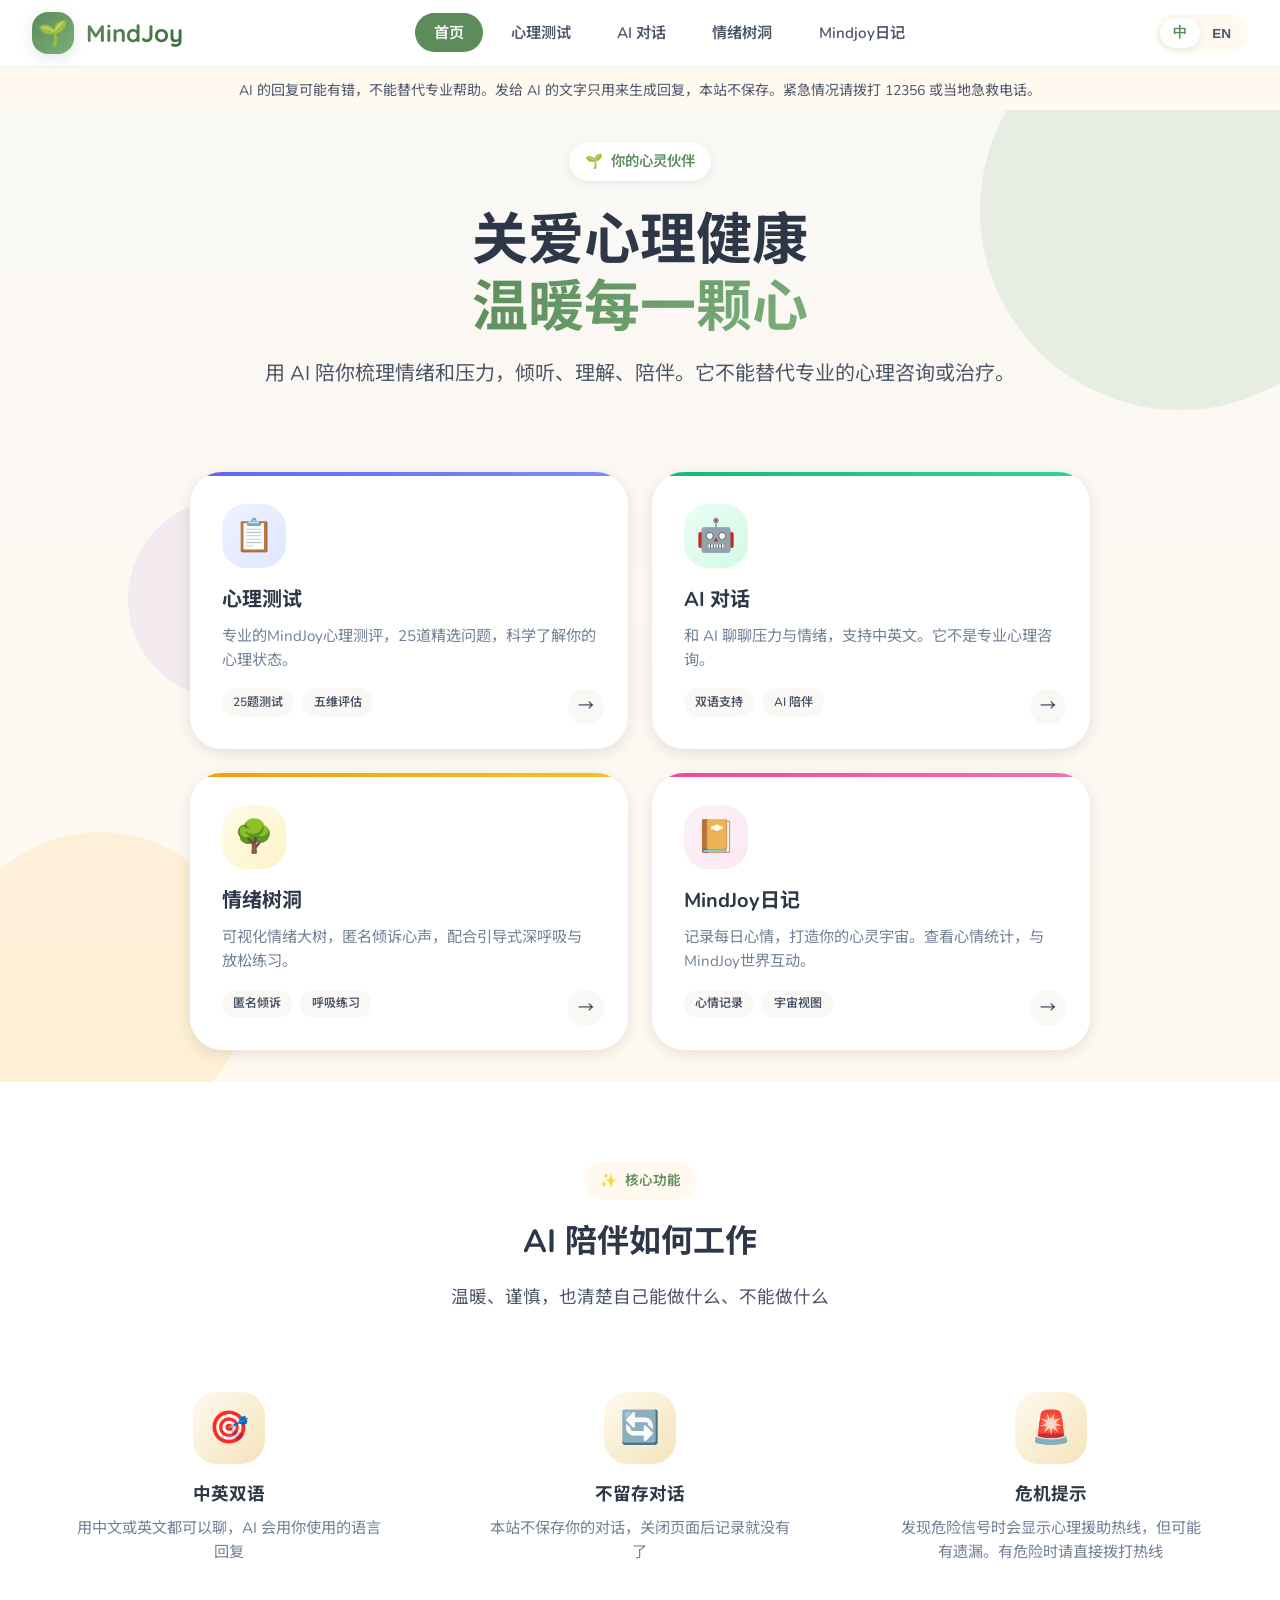
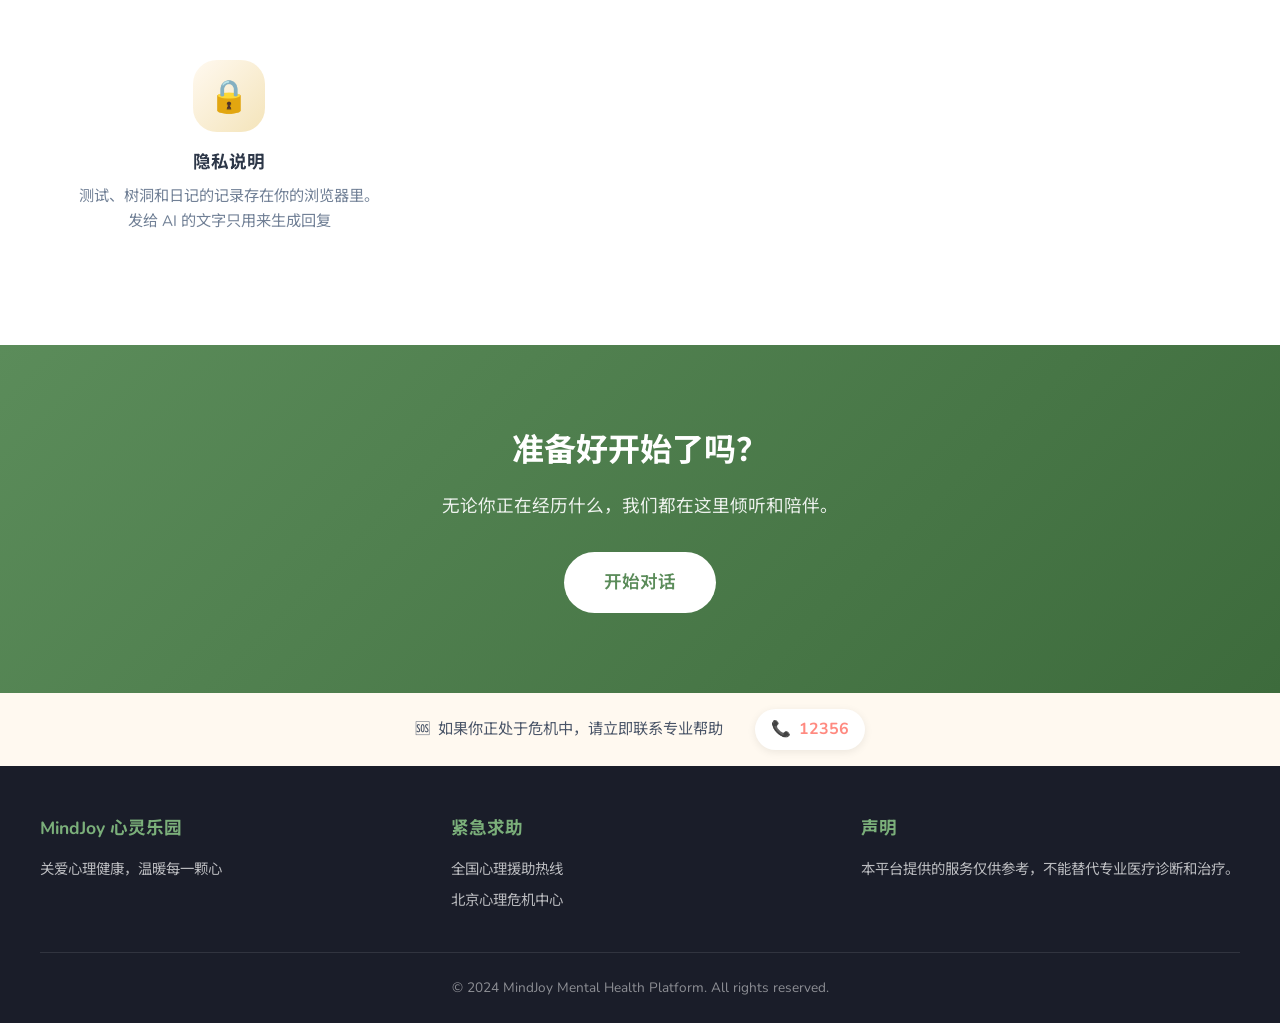
==== commit 959563b8: "Connect MindJoy to its AI API Co-Authored-By: Claude Opus 5.5 <noreply@anthropic.com>" ====
--- a/index.html
+++ b/index.html
@@ -2,7 +2,7 @@
 <html lang="zh-CN">
 <head>
     <meta charset="UTF-8">
-    <script src="static/js/static-demo.js"></script>
+    <script src="static/js/api.js"></script>
     <meta name="viewport" content="width=device-width, initial-scale=1.0">
     <title>首页 | Home - 心理健康平台 | Mental Health Platform</title>
     <link rel="preconnect" href="https://fonts.googleapis.com">
@@ -420,7 +420,7 @@
             <ul class="nav-menu" id="navMenu">
                 <li><a href="index.html" class="nav-link active" data-zh="首页" data-en="Home">首页</a></li>
                 <li><a href="assessment.html" class="nav-link " data-zh="心理测试" data-en="Test">心理测试</a></li>
-                <li><a href="chat.html" class="nav-link " data-zh="AI心理咨询" data-en="AI Chat">AI心理咨询</a></li>
+                <li><a href="chat.html" class="nav-link " data-zh="AI 对话" data-en="AI Chat">AI 对话</a></li>
                 <li><a href="tree-hole.html" class="nav-link " data-zh="情绪树洞" data-en="Tree Hole">情绪树洞</a></li>
                 <li><a href="diary.html" class="nav-link " data-zh="Mindjoy日记" data-en="Diary">Mindjoy日记</a></li>
                 <!-- 移动端语言切换 -->
@@ -466,9 +466,7 @@
             <span data-zh="关爱心理健康" data-en="Care for Your Mind">关爱心理健康</span><br>
             <span class="highlight" data-zh="温暖每一颗心" data-en="Warm Every Heart">温暖每一颗心</span>
         </h1>
-        <p class="hero-subtitle" data-zh="运用AI技术，为你提供专业的心理健康支持。倾听、理解、陪伴，与你一起走过每一个时刻。" data-en="Using AI technology to provide professional mental health support. Listen, understand, accompany - walking with you through every moment.">
-            运用AI技术，为你提供专业的心理健康支持。倾听、理解、陪伴，与你一起走过每一个时刻。
-        </p>
+        <p class="hero-subtitle" data-zh="用 AI 陪你梳理情绪和压力，倾听、理解、陪伴。它不能替代专业的心理咨询或治疗。" data-en="AI support for everyday stress and emotions. It listens and keeps you company, but it can't replace professional counseling or treatment.">用 AI 陪你梳理情绪和压力，倾听、理解、陪伴。它不能替代专业的心理咨询或治疗。</p>
     </div>
 
     <!-- 四大功能模块 -->
@@ -490,13 +488,11 @@
         <!-- AI心理咨询 -->
         <a href="chat.html" class="module-card chat">
             <div class="module-icon">🤖</div>
-            <h3 class="module-title" data-zh="AI心理咨询" data-en="AI Counseling">AI心理咨询</h3>
-            <p class="module-desc" data-zh="基于深度学习与RLHF强化学习，提供专业、准确的双语心理咨询服务。" data-en="Deep learning & RLHF powered bilingual psychological counseling service.">
-                基于深度学习与RLHF强化学习，提供专业、准确的双语心理咨询服务。
-            </p>
+            <h3 class="module-title" data-zh="AI 对话" data-en="AI Chat">AI 对话</h3>
+            <p class="module-desc" data-zh="和 AI 聊聊压力与情绪，支持中英文。它不是专业心理咨询。" data-en="Talk through stress and emotions with an AI, in Chinese or English. It isn't professional counseling.">和 AI 聊聊压力与情绪，支持中英文。它不是专业心理咨询。</p>
             <div class="module-tags">
                 <span class="module-tag" data-zh="双语支持" data-en="Bilingual">双语支持</span>
-                <span class="module-tag" data-zh="演示版" data-en="Demo">演示版</span>
+                <span class="module-tag" data-zh="AI 陪伴" data-en="AI Companion">AI 陪伴</span>
             </div>
             <div class="module-arrow">→</div>
         </a>
@@ -538,38 +534,30 @@
             <span>✨</span>
             <span data-zh="核心功能" data-en="Core Features">核心功能</span>
         </div>
-        <h2 class="section-title" data-zh="完整版的 AI 功能" data-en="AI Features in the Full Version">完整版的 AI 功能</h2>
-        <p class="section-desc" data-zh="以下功能属于完整版，当前演示版没有连接。需要帮助时，请直接拨打下方热线。" data-en="These belong to the full version and aren't active in this demo. If you need help, please call a line below.">以下功能属于完整版，当前演示版没有连接。需要帮助时，请直接拨打下方热线。</p>
+        <h2 class="section-title" data-zh="AI 陪伴如何工作" data-en="How the AI Support Works">AI 陪伴如何工作</h2>
+        <p class="section-desc" data-zh="温暖、谨慎，也清楚自己能做什么、不能做什么" data-en="Warm and careful, and clear about what it can and can't do">温暖、谨慎，也清楚自己能做什么、不能做什么</p>
     </div>
 
     <div class="features-grid">
         <div class="feature-item">
             <div class="feature-icon">🎯</div>
-            <h3 class="feature-title" data-zh="高精度响应" data-en="High Accuracy">高精度响应</h3>
-            <p class="feature-desc" data-zh="基于海量心理咨询对话数据训练，提供准确专业的回复" data-en="Trained on massive counseling data for accurate, professional responses">
-                基于海量心理咨询对话数据训练，提供准确专业的回复
-            </p>
+            <h3 class="feature-title" data-zh="中英双语" data-en="Bilingual">中英双语</h3>
+            <p class="feature-desc" data-zh="用中文或英文都可以聊，AI 会用你使用的语言回复" data-en="Chat in Chinese or English, and the AI replies in the same language">用中文或英文都可以聊，AI 会用你使用的语言回复</p>
         </div>
         <div class="feature-item">
             <div class="feature-icon">🔄</div>
-            <h3 class="feature-title" data-zh="RLHF防偏移" data-en="RLHF Anti-Bias">RLHF防偏移</h3>
-            <p class="feature-desc" data-zh="使用强化学习从人类反馈中学习，防止回答偏移" data-en="Using RLHF to prevent response drift and ensure consistency">
-                使用强化学习从人类反馈中学习，防止回答偏移
-            </p>
+            <h3 class="feature-title" data-zh="不留存对话" data-en="No Chat History Kept">不留存对话</h3>
+            <p class="feature-desc" data-zh="本站不保存你的对话，关闭页面后记录就没有了" data-en="This site doesn't save your chat, and it's gone when you close the page">本站不保存你的对话，关闭页面后记录就没有了</p>
         </div>
         <div class="feature-item">
             <div class="feature-icon">🚨</div>
-            <h3 class="feature-title" data-zh="危机识别" data-en="Crisis Detection">危机识别</h3>
-            <p class="feature-desc" data-zh="智能识别危机信号，及时提供专业资源和援助" data-en="Smart crisis detection with timely professional resources">
-                智能识别危机信号，及时提供专业资源和援助
-            </p>
+            <h3 class="feature-title" data-zh="危机提示" data-en="Crisis Prompts">危机提示</h3>
+            <p class="feature-desc" data-zh="发现危险信号时会显示心理援助热线，但可能有遗漏。有危险时请直接拨打热线" data-en="Shows crisis lines when it spots warning signs, but it can miss them. If you're in danger, call a line directly">发现危险信号时会显示心理援助热线，但可能有遗漏。有危险时请直接拨打热线</p>
         </div>
         <div class="feature-item">
             <div class="feature-icon">🔒</div>
-            <h3 class="feature-title" data-zh="隐私保护" data-en="Privacy Protection">隐私保护</h3>
-            <p class="feature-desc" data-zh="严格的数据保护措施，确保你的隐私安全" data-en="Strict data protection to ensure your privacy and security">
-                严格的数据保护措施，确保你的隐私安全
-            </p>
+            <h3 class="feature-title" data-zh="隐私说明" data-en="Privacy">隐私说明</h3>
+            <p class="feature-desc" data-zh="测试、树洞和日记的记录存在你的浏览器里。发给 AI 的文字只用来生成回复" data-en="Test, tree hole and diary records stay in your browser. Text sent to the AI is only used to generate a reply">测试、树洞和日记的记录存在你的浏览器里。发给 AI 的文字只用来生成回复</p>
         </div>
     </div>
 </section>
@@ -593,9 +581,9 @@
             如果你正处于危机中，请立即联系专业帮助
         </span>
     </div>
-    <a href="tel:400-161-9995" class="emergency-phone">
+    <a href="tel:12356" class="emergency-phone">
         <span>📞</span>
-        <span>400-161-9995</span>
+        <span>12356</span>
     </a>
 </div>
 
@@ -610,7 +598,7 @@
             </div>
             <div class="footer-section">
                 <h4 data-zh="紧急求助" data-en="Emergency Help">紧急求助</h4>
-                <p data-zh="全国心理援助热线" data-en="National Mental Health Hotline">全国心理援助热线：<strong>400-161-9995</strong></p>
+                <p data-zh="全国心理援助热线" data-en="National Mental Health Hotline">全国心理援助热线：<strong>12356</strong></p>
                 <p data-zh="北京心理危机中心" data-en="Beijing Crisis Center">北京心理危机中心：<strong>010-82951332</strong></p>
             </div>
             <div class="footer-section">
@@ -634,7 +622,7 @@
                 <div class="crisis-contacts">
                     <h4 data-zh="如果你需要帮助，请联系：" data-en="If you need help, please contact:">如果你需要帮助，请联系：</h4>
                     <ul>
-                        <li>📞 全国心理援助热线：<a href="tel:400-161-9995">400-161-9995</a></li>
+                        <li>📞 全国心理援助热线：<a href="tel:12356">12356</a></li>
                         <li>📞 北京心理危机中心：<a href="tel:010-82951332">010-82951332</a></li>
                         <li>📞 生命热线：<a href="tel:400-821-1215">400-821-1215</a></li>
                     </ul>
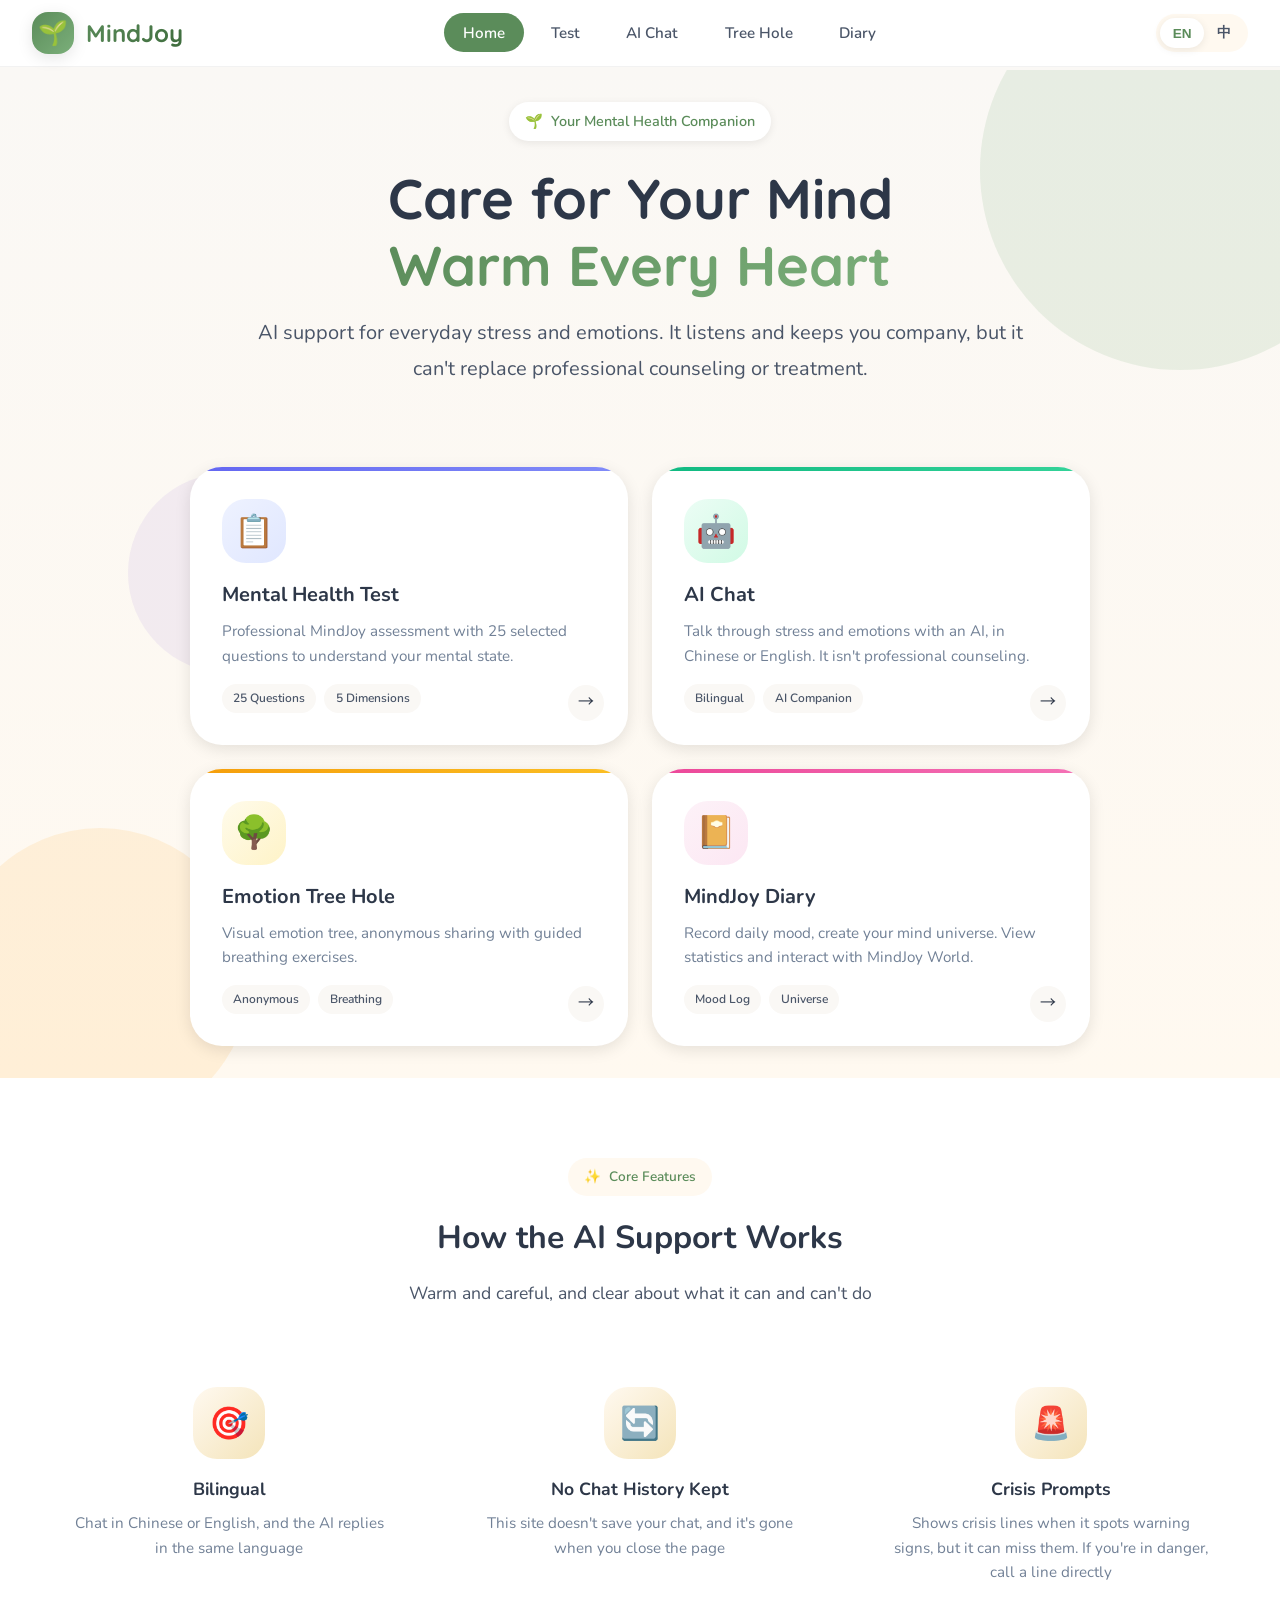
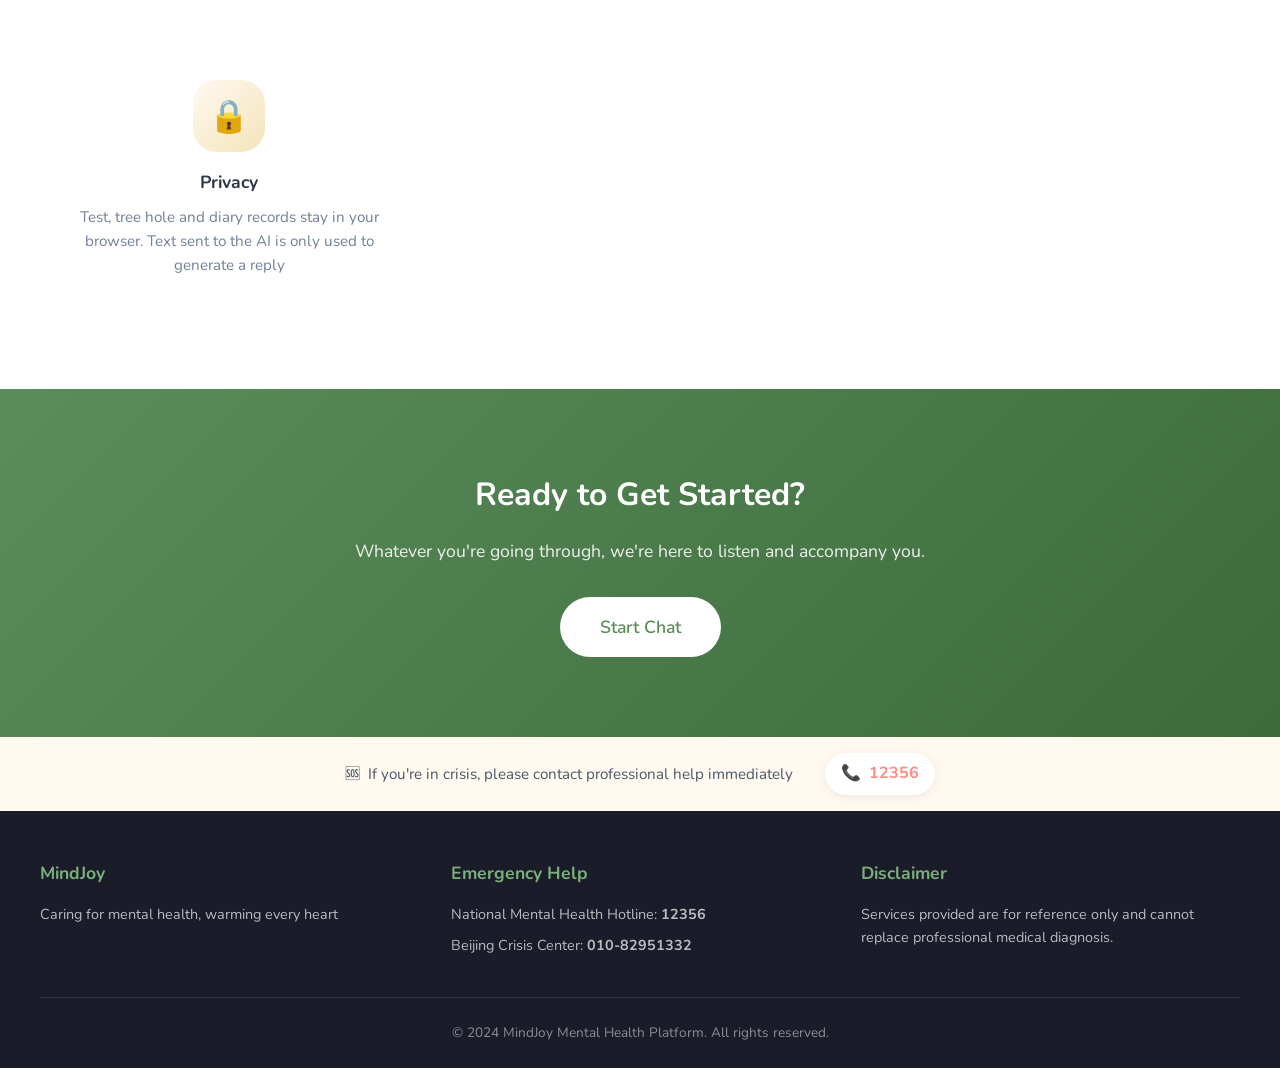
==== commit 5cc0da00: "Default to English and put EN first in the language switch Co-Authored-By: Claude Opus 5.5 <noreply@" ====
--- a/index.html
+++ b/index.html
@@ -1,10 +1,10 @@
 <!DOCTYPE html>
-<html lang="zh-CN">
+<html lang="en">
 <head>
     <meta charset="UTF-8">
     <script src="static/js/api.js"></script>
     <meta name="viewport" content="width=device-width, initial-scale=1.0">
-    <title>首页 | Home - 心理健康平台 | Mental Health Platform</title>
+    <title>Home | 首页 - Mental Health Platform | 心理健康平台</title>
     <link rel="preconnect" href="https://fonts.googleapis.com">
     <link rel="preconnect" href="https://fonts.gstatic.com" crossorigin>
     <link href="https://fonts.googleapis.com/css2?family=Nunito:wght@300;400;500;600;700;800&family=Noto+Sans+SC:wght@300;400;500;700&family=Quicksand:wght@400;500;600;700&display=swap" rel="stylesheet">
@@ -418,24 +418,24 @@
                 <span class="logo-text">MindJoy</span>
             </a>
             <ul class="nav-menu" id="navMenu">
-                <li><a href="index.html" class="nav-link active" data-zh="首页" data-en="Home">首页</a></li>
-                <li><a href="assessment.html" class="nav-link " data-zh="心理测试" data-en="Test">心理测试</a></li>
-                <li><a href="chat.html" class="nav-link " data-zh="AI 对话" data-en="AI Chat">AI 对话</a></li>
-                <li><a href="tree-hole.html" class="nav-link " data-zh="情绪树洞" data-en="Tree Hole">情绪树洞</a></li>
-                <li><a href="diary.html" class="nav-link " data-zh="Mindjoy日记" data-en="Diary">Mindjoy日记</a></li>
+                <li><a href="index.html" class="nav-link active" data-zh="首页" data-en="Home">Home</a></li>
+                <li><a href="assessment.html" class="nav-link " data-zh="心理测试" data-en="Test">Test</a></li>
+                <li><a href="chat.html" class="nav-link " data-zh="AI 对话" data-en="AI Chat">AI Chat</a></li>
+                <li><a href="tree-hole.html" class="nav-link " data-zh="情绪树洞" data-en="Tree Hole">Tree Hole</a></li>
+                <li><a href="diary.html" class="nav-link " data-zh="Mindjoy日记" data-en="Diary">Diary</a></li>
                 <!-- 移动端语言切换 -->
                 <li class="mobile-lang-switch">
                     <div class="lang-switch-mobile">
+                        <button class="lang-btn-mobile" data-lang="en" onclick="switchLang('en')">English</button>
+                        <span class="lang-divider">|</span>
                         <button class="lang-btn-mobile" data-lang="zh" onclick="switchLang('zh')">中文</button>
-                        <span class="lang-divider">|</span>
-                        <button class="lang-btn-mobile" data-lang="en" onclick="switchLang('en')">English</button>
                     </div>
                 </li>
             </ul>
             <div class="nav-right">
                 <div class="lang-switch">
-                    <button class="lang-btn active" data-lang="zh" onclick="switchLang('zh')">中</button>
-                    <button class="lang-btn" data-lang="en" onclick="switchLang('en')">EN</button>
+                    <button class="lang-btn active" data-lang="en" onclick="switchLang('en')">EN</button>
+                    <button class="lang-btn" data-lang="zh" onclick="switchLang('zh')">中</button>
                 </div>
             </div>
             <button class="nav-toggle" id="navToggle" onclick="toggleNav()">
@@ -460,13 +460,13 @@
     <div class="hero-content">
         <div class="hero-badge">
             <span>🌱</span>
-            <span data-zh="你的心灵伙伴" data-en="Your Mental Health Companion">你的心灵伙伴</span>
+            <span data-zh="你的心灵伙伴" data-en="Your Mental Health Companion">Your Mental Health Companion</span>
         </div>
         <h1 class="hero-title">
-            <span data-zh="关爱心理健康" data-en="Care for Your Mind">关爱心理健康</span><br>
-            <span class="highlight" data-zh="温暖每一颗心" data-en="Warm Every Heart">温暖每一颗心</span>
+            <span data-zh="关爱心理健康" data-en="Care for Your Mind">Care for Your Mind</span><br>
+            <span class="highlight" data-zh="温暖每一颗心" data-en="Warm Every Heart">Warm Every Heart</span>
         </h1>
-        <p class="hero-subtitle" data-zh="用 AI 陪你梳理情绪和压力，倾听、理解、陪伴。它不能替代专业的心理咨询或治疗。" data-en="AI support for everyday stress and emotions. It listens and keeps you company, but it can't replace professional counseling or treatment.">用 AI 陪你梳理情绪和压力，倾听、理解、陪伴。它不能替代专业的心理咨询或治疗。</p>
+        <p class="hero-subtitle" data-zh="用 AI 陪你梳理情绪和压力，倾听、理解、陪伴。它不能替代专业的心理咨询或治疗。" data-en="AI support for everyday stress and emotions. It listens and keeps you company, but it can't replace professional counseling or treatment.">AI support for everyday stress and emotions. It listens and keeps you company, but it can't replace professional counseling or treatment.</p>
     </div>
 
     <!-- 四大功能模块 -->
@@ -474,13 +474,13 @@
         <!-- 心理测试 -->
         <a href="assessment.html" class="module-card assessment">
             <div class="module-icon">📋</div>
-            <h3 class="module-title" data-zh="心理测试" data-en="Mental Health Test">心理测试</h3>
+            <h3 class="module-title" data-zh="心理测试" data-en="Mental Health Test">Mental Health Test</h3>
             <p class="module-desc" data-zh="专业的MindJoy心理测评，25道精选问题，科学了解你的心理状态。" data-en="Professional MindJoy assessment with 25 selected questions to understand your mental state.">
-                专业的MindJoy心理测评，25道精选问题，科学了解你的心理状态。
+                Professional MindJoy assessment with 25 selected questions to understand your mental state.
             </p>
             <div class="module-tags">
-                <span class="module-tag" data-zh="25题测试" data-en="25 Questions">25题测试</span>
-                <span class="module-tag" data-zh="五维评估" data-en="5 Dimensions">五维评估</span>
+                <span class="module-tag" data-zh="25题测试" data-en="25 Questions">25 Questions</span>
+                <span class="module-tag" data-zh="五维评估" data-en="5 Dimensions">5 Dimensions</span>
             </div>
             <div class="module-arrow">→</div>
         </a>
@@ -488,11 +488,11 @@
         <!-- AI心理咨询 -->
         <a href="chat.html" class="module-card chat">
             <div class="module-icon">🤖</div>
-            <h3 class="module-title" data-zh="AI 对话" data-en="AI Chat">AI 对话</h3>
-            <p class="module-desc" data-zh="和 AI 聊聊压力与情绪，支持中英文。它不是专业心理咨询。" data-en="Talk through stress and emotions with an AI, in Chinese or English. It isn't professional counseling.">和 AI 聊聊压力与情绪，支持中英文。它不是专业心理咨询。</p>
+            <h3 class="module-title" data-zh="AI 对话" data-en="AI Chat">AI Chat</h3>
+            <p class="module-desc" data-zh="和 AI 聊聊压力与情绪，支持中英文。它不是专业心理咨询。" data-en="Talk through stress and emotions with an AI, in Chinese or English. It isn't professional counseling.">Talk through stress and emotions with an AI, in Chinese or English. It isn't professional counseling.</p>
             <div class="module-tags">
-                <span class="module-tag" data-zh="双语支持" data-en="Bilingual">双语支持</span>
-                <span class="module-tag" data-zh="AI 陪伴" data-en="AI Companion">AI 陪伴</span>
+                <span class="module-tag" data-zh="双语支持" data-en="Bilingual">Bilingual</span>
+                <span class="module-tag" data-zh="AI 陪伴" data-en="AI Companion">AI Companion</span>
             </div>
             <div class="module-arrow">→</div>
         </a>
@@ -500,13 +500,13 @@
         <!-- 情绪树洞 -->
         <a href="tree-hole.html" class="module-card tree-hole">
             <div class="module-icon">🌳</div>
-            <h3 class="module-title" data-zh="情绪树洞" data-en="Emotion Tree Hole">情绪树洞</h3>
+            <h3 class="module-title" data-zh="情绪树洞" data-en="Emotion Tree Hole">Emotion Tree Hole</h3>
             <p class="module-desc" data-zh="可视化情绪大树，匿名倾诉心声，配合引导式深呼吸与放松练习。" data-en="Visual emotion tree, anonymous sharing with guided breathing exercises.">
-                可视化情绪大树，匿名倾诉心声，配合引导式深呼吸与放松练习。
+                Visual emotion tree, anonymous sharing with guided breathing exercises.
             </p>
             <div class="module-tags">
-                <span class="module-tag" data-zh="匿名倾诉" data-en="Anonymous">匿名倾诉</span>
-                <span class="module-tag" data-zh="呼吸练习" data-en="Breathing">呼吸练习</span>
+                <span class="module-tag" data-zh="匿名倾诉" data-en="Anonymous">Anonymous</span>
+                <span class="module-tag" data-zh="呼吸练习" data-en="Breathing">Breathing</span>
             </div>
             <div class="module-arrow">→</div>
         </a>
@@ -514,13 +514,13 @@
         <!-- MindJoy日记 -->
         <a href="diary.html" class="module-card diary">
             <div class="module-icon">📔</div>
-            <h3 class="module-title" data-zh="MindJoy日记" data-en="MindJoy Diary">MindJoy日记</h3>
+            <h3 class="module-title" data-zh="MindJoy日记" data-en="MindJoy Diary">MindJoy Diary</h3>
             <p class="module-desc" data-zh="记录每日心情，打造你的心灵宇宙。查看心情统计，与MindJoy世界互动。" data-en="Record daily mood, create your mind universe. View statistics and interact with MindJoy World.">
-                记录每日心情，打造你的心灵宇宙。查看心情统计，与MindJoy世界互动。
+                Record daily mood, create your mind universe. View statistics and interact with MindJoy World.
             </p>
             <div class="module-tags">
-                <span class="module-tag" data-zh="心情记录" data-en="Mood Log">心情记录</span>
-                <span class="module-tag" data-zh="宇宙视图" data-en="Universe">宇宙视图</span>
+                <span class="module-tag" data-zh="心情记录" data-en="Mood Log">Mood Log</span>
+                <span class="module-tag" data-zh="宇宙视图" data-en="Universe">Universe</span>
             </div>
             <div class="module-arrow">→</div>
         </a>
@@ -532,32 +532,32 @@
     <div class="section-header">
         <div class="section-badge">
             <span>✨</span>
-            <span data-zh="核心功能" data-en="Core Features">核心功能</span>
-        </div>
-        <h2 class="section-title" data-zh="AI 陪伴如何工作" data-en="How the AI Support Works">AI 陪伴如何工作</h2>
-        <p class="section-desc" data-zh="温暖、谨慎，也清楚自己能做什么、不能做什么" data-en="Warm and careful, and clear about what it can and can't do">温暖、谨慎，也清楚自己能做什么、不能做什么</p>
+            <span data-zh="核心功能" data-en="Core Features">Core Features</span>
+        </div>
+        <h2 class="section-title" data-zh="AI 陪伴如何工作" data-en="How the AI Support Works">How the AI Support Works</h2>
+        <p class="section-desc" data-zh="温暖、谨慎，也清楚自己能做什么、不能做什么" data-en="Warm and careful, and clear about what it can and can't do">Warm and careful, and clear about what it can and can't do</p>
     </div>
 
     <div class="features-grid">
         <div class="feature-item">
             <div class="feature-icon">🎯</div>
-            <h3 class="feature-title" data-zh="中英双语" data-en="Bilingual">中英双语</h3>
-            <p class="feature-desc" data-zh="用中文或英文都可以聊，AI 会用你使用的语言回复" data-en="Chat in Chinese or English, and the AI replies in the same language">用中文或英文都可以聊，AI 会用你使用的语言回复</p>
+            <h3 class="feature-title" data-zh="中英双语" data-en="Bilingual">Bilingual</h3>
+            <p class="feature-desc" data-zh="用中文或英文都可以聊，AI 会用你使用的语言回复" data-en="Chat in Chinese or English, and the AI replies in the same language">Chat in Chinese or English, and the AI replies in the same language</p>
         </div>
         <div class="feature-item">
             <div class="feature-icon">🔄</div>
-            <h3 class="feature-title" data-zh="不留存对话" data-en="No Chat History Kept">不留存对话</h3>
-            <p class="feature-desc" data-zh="本站不保存你的对话，关闭页面后记录就没有了" data-en="This site doesn't save your chat, and it's gone when you close the page">本站不保存你的对话，关闭页面后记录就没有了</p>
+            <h3 class="feature-title" data-zh="不留存对话" data-en="No Chat History Kept">No Chat History Kept</h3>
+            <p class="feature-desc" data-zh="本站不保存你的对话，关闭页面后记录就没有了" data-en="This site doesn't save your chat, and it's gone when you close the page">This site doesn't save your chat, and it's gone when you close the page</p>
         </div>
         <div class="feature-item">
             <div class="feature-icon">🚨</div>
-            <h3 class="feature-title" data-zh="危机提示" data-en="Crisis Prompts">危机提示</h3>
-            <p class="feature-desc" data-zh="发现危险信号时会显示心理援助热线，但可能有遗漏。有危险时请直接拨打热线" data-en="Shows crisis lines when it spots warning signs, but it can miss them. If you're in danger, call a line directly">发现危险信号时会显示心理援助热线，但可能有遗漏。有危险时请直接拨打热线</p>
+            <h3 class="feature-title" data-zh="危机提示" data-en="Crisis Prompts">Crisis Prompts</h3>
+            <p class="feature-desc" data-zh="发现危险信号时会显示心理援助热线，但可能有遗漏。有危险时请直接拨打热线" data-en="Shows crisis lines when it spots warning signs, but it can miss them. If you're in danger, call a line directly">Shows crisis lines when it spots warning signs, but it can miss them. If you're in danger, call a line directly</p>
         </div>
         <div class="feature-item">
             <div class="feature-icon">🔒</div>
-            <h3 class="feature-title" data-zh="隐私说明" data-en="Privacy">隐私说明</h3>
-            <p class="feature-desc" data-zh="测试、树洞和日记的记录存在你的浏览器里。发给 AI 的文字只用来生成回复" data-en="Test, tree hole and diary records stay in your browser. Text sent to the AI is only used to generate a reply">测试、树洞和日记的记录存在你的浏览器里。发给 AI 的文字只用来生成回复</p>
+            <h3 class="feature-title" data-zh="隐私说明" data-en="Privacy">Privacy</h3>
+            <p class="feature-desc" data-zh="测试、树洞和日记的记录存在你的浏览器里。发给 AI 的文字只用来生成回复" data-en="Test, tree hole and diary records stay in your browser. Text sent to the AI is only used to generate a reply">Test, tree hole and diary records stay in your browser. Text sent to the AI is only used to generate a reply</p>
         </div>
     </div>
 </section>
@@ -565,11 +565,11 @@
 <!-- CTA区域 -->
 <section class="cta-section">
     <div class="cta-content">
-        <h2 class="cta-title" data-zh="准备好开始了吗？" data-en="Ready to Get Started?">准备好开始了吗？</h2>
+        <h2 class="cta-title" data-zh="准备好开始了吗？" data-en="Ready to Get Started?">Ready to Get Started?</h2>
         <p class="cta-desc" data-zh="无论你正在经历什么，我们都在这里倾听和陪伴。" data-en="Whatever you're going through, we're here to listen and accompany you.">
-            无论你正在经历什么，我们都在这里倾听和陪伴。
+            Whatever you're going through, we're here to listen and accompany you.
         </p>
-        <a href="chat.html" class="btn cta-btn" data-zh="开始对话" data-en="Start Chat">开始对话</a>
+        <a href="chat.html" class="btn cta-btn" data-zh="开始对话" data-en="Start Chat">Start Chat</a>
     </div>
 </section>
 
@@ -578,7 +578,7 @@
     <div class="emergency-text">
         <span>🆘</span>
         <span data-zh="如果你正处于危机中，请立即联系专业帮助" data-en="If you're in crisis, please contact professional help immediately">
-            如果你正处于危机中，请立即联系专业帮助
+            If you're in crisis, please contact professional help immediately
         </span>
     </div>
     <a href="tel:12356" class="emergency-phone">
@@ -593,17 +593,17 @@
     <footer class="footer">
         <div class="footer-container">
             <div class="footer-section">
-                <h4>MindJoy 心灵乐园</h4>
-                <p data-zh="关爱心理健康，温暖每一颗心" data-en="Caring for mental health, warming every heart">关爱心理健康，温暖每一颗心</p>
+                <h4 data-zh="MindJoy 心灵乐园" data-en="MindJoy">MindJoy</h4>
+                <p data-zh="关爱心理健康，温暖每一颗心" data-en="Caring for mental health, warming every heart">Caring for mental health, warming every heart</p>
             </div>
             <div class="footer-section">
-                <h4 data-zh="紧急求助" data-en="Emergency Help">紧急求助</h4>
-                <p data-zh="全国心理援助热线" data-en="National Mental Health Hotline">全国心理援助热线：<strong>12356</strong></p>
-                <p data-zh="北京心理危机中心" data-en="Beijing Crisis Center">北京心理危机中心：<strong>010-82951332</strong></p>
+                <h4 data-zh="紧急求助" data-en="Emergency Help">Emergency Help</h4>
+                <p><span data-zh="全国心理援助热线" data-en="National Mental Health Hotline">National Mental Health Hotline</span>: <strong>12356</strong></p>
+                <p><span data-zh="北京心理危机中心" data-en="Beijing Crisis Center">Beijing Crisis Center</span>: <strong>010-82951332</strong></p>
             </div>
             <div class="footer-section">
-                <h4 data-zh="声明" data-en="Disclaimer">声明</h4>
-                <p data-zh="本平台提供的服务仅供参考，不能替代专业医疗诊断和治疗。" data-en="Services provided are for reference only and cannot replace professional medical diagnosis.">本平台提供的服务仅供参考，不能替代专业医疗诊断和治疗。</p>
+                <h4 data-zh="声明" data-en="Disclaimer">Disclaimer</h4>
+                <p data-zh="本平台提供的服务仅供参考，不能替代专业医疗诊断和治疗。" data-en="Services provided are for reference only and cannot replace professional medical diagnosis.">Services provided are for reference only and cannot replace professional medical diagnosis.</p>
             </div>
         </div>
         <div class="footer-bottom">
@@ -615,31 +615,32 @@
     <div class="modal" id="crisisModal">
         <div class="modal-content crisis-modal">
             <div class="modal-header">
-                <h3 data-zh="💚 我们很担心你" data-en="💚 We're Here For You">💚 我们很担心你</h3>
+                <h3 data-zh="💚 我们很担心你" data-en="💚 We're Here For You">💚 We're Here For You</h3>
             </div>
             <div class="modal-body">
-                <p data-zh="我们注意到你可能正在经历困难时刻。请记住，你不是一个人。" data-en="We noticed you might be going through a difficult time. Remember, you're not alone.">我们注意到你可能正在经历困难时刻。请记住，你不是一个人。</p>
+                <p data-zh="我们注意到你可能正在经历困难时刻。请记住，你不是一个人。" data-en="We noticed you might be going through a difficult time. Remember, you're not alone.">We noticed you might be going through a difficult time. Remember, you're not alone.</p>
                 <div class="crisis-contacts">
-                    <h4 data-zh="如果你需要帮助，请联系：" data-en="If you need help, please contact:">如果你需要帮助，请联系：</h4>
+                    <h4 data-zh="如果你需要帮助，请联系：" data-en="If you need help, please contact:">If you need help, please contact:</h4>
                     <ul>
-                        <li>📞 全国心理援助热线：<a href="tel:12356">12356</a></li>
-                        <li>📞 北京心理危机中心：<a href="tel:010-82951332">010-82951332</a></li>
-                        <li>📞 生命热线：<a href="tel:400-821-1215">400-821-1215</a></li>
+                        <li>📞 <span data-zh="全国心理援助热线" data-en="National Mental Health Hotline">National Mental Health Hotline</span>: <a href="tel:12356">12356</a></li>
+                        <li>📞 <span data-zh="北京心理危机中心" data-en="Beijing Crisis Center">Beijing Crisis Center</span>: <a href="tel:010-82951332">010-82951332</a></li>
+                        <li>📞 <span data-zh="生命热线" data-en="Lifeline">Lifeline</span>: <a href="tel:400-821-1215">400-821-1215</a></li>
                     </ul>
                 </div>
             </div>
             <div class="modal-footer">
-                <button class="btn btn-primary" onclick="closeCrisisModal()" data-zh="我知道了" data-en="I Understand">我知道了</button>
+                <button class="btn btn-primary" onclick="closeCrisisModal()" data-zh="我知道了" data-en="I Understand">I Understand</button>
             </div>
         </div>
     </div>
 
     <script>
-        let currentLang = localStorage.getItem('lang') || 'zh';
+        let currentLang = localStorage.getItem('mindjoy_lang') || 'en';
         
         function switchLang(lang) {
             currentLang = lang;
-            localStorage.setItem('lang', lang);
+            localStorage.setItem('mindjoy_lang', lang);
+            document.documentElement.lang = lang === 'zh' ? 'zh-CN' : 'en';
             // 更新桌面端语言按钮
             document.querySelectorAll('.lang-btn').forEach(btn => {
                 btn.classList.toggle('active', btn.dataset.lang === lang);
